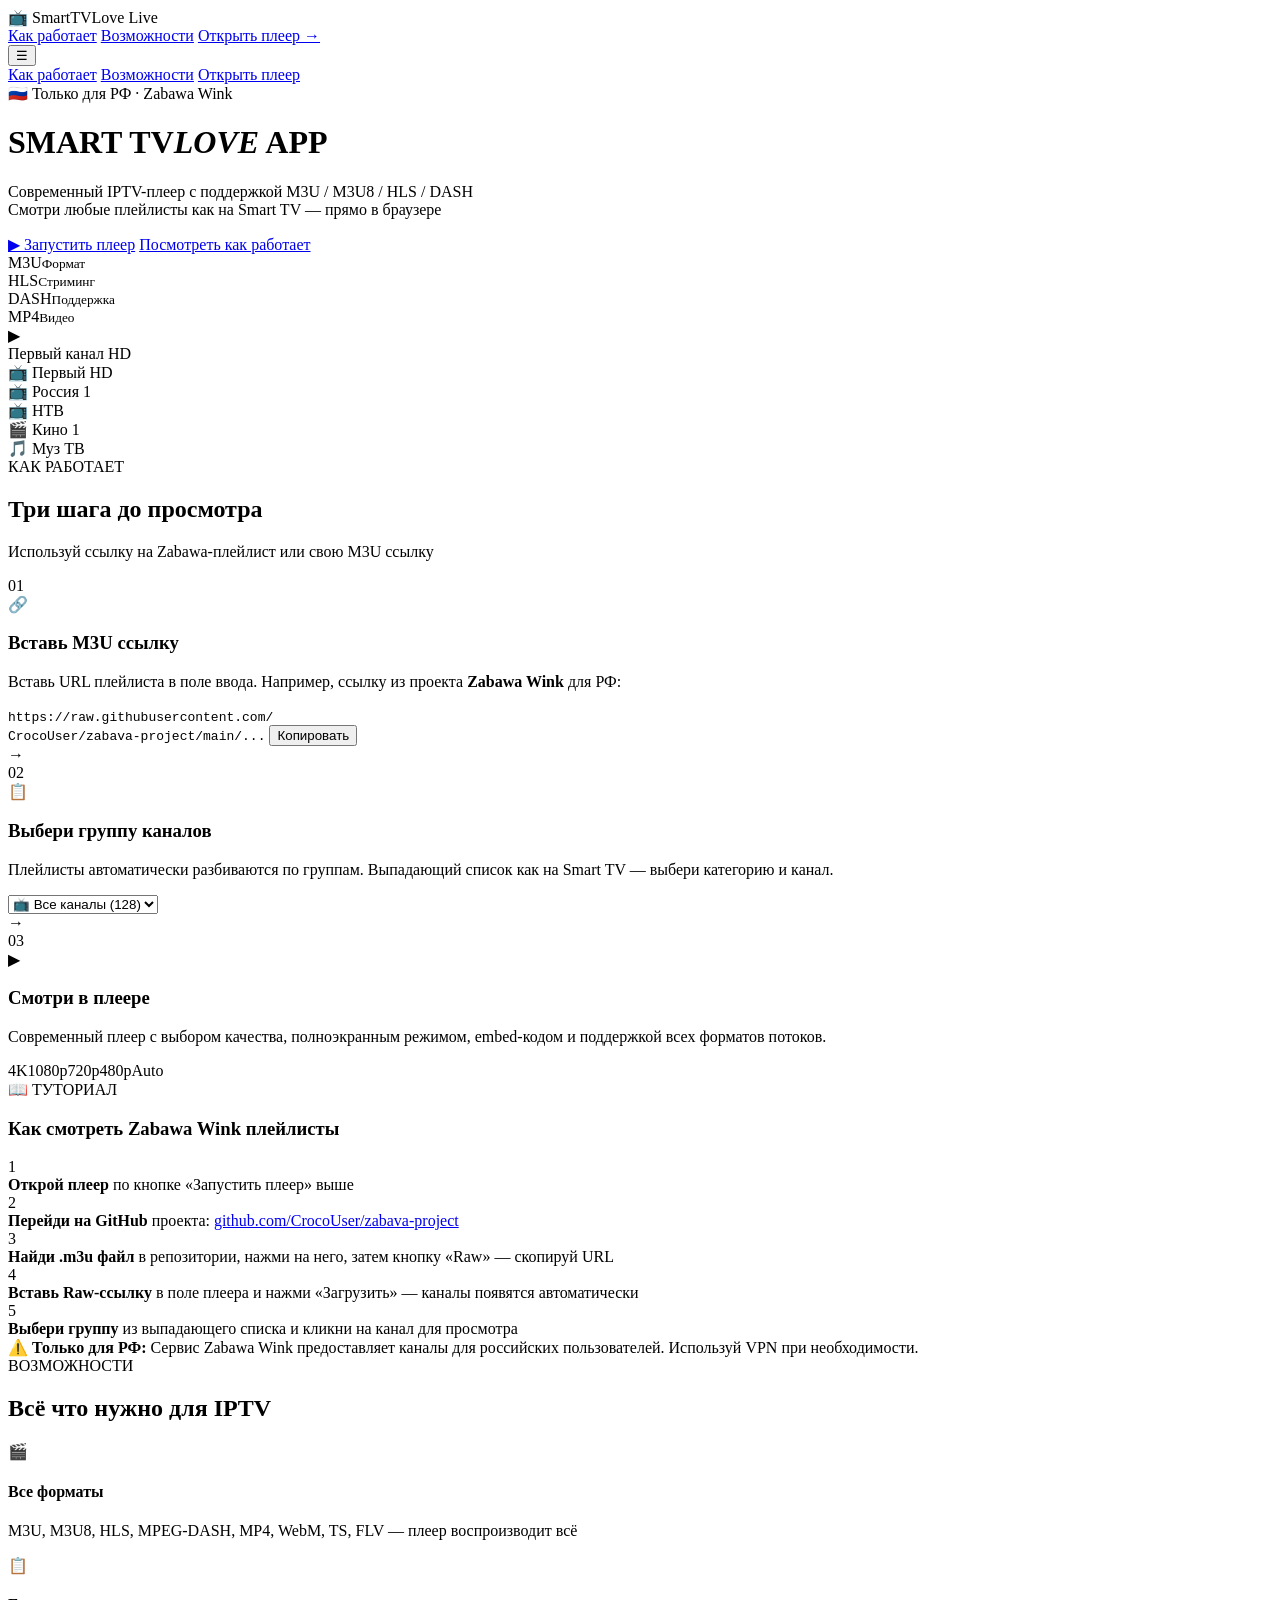
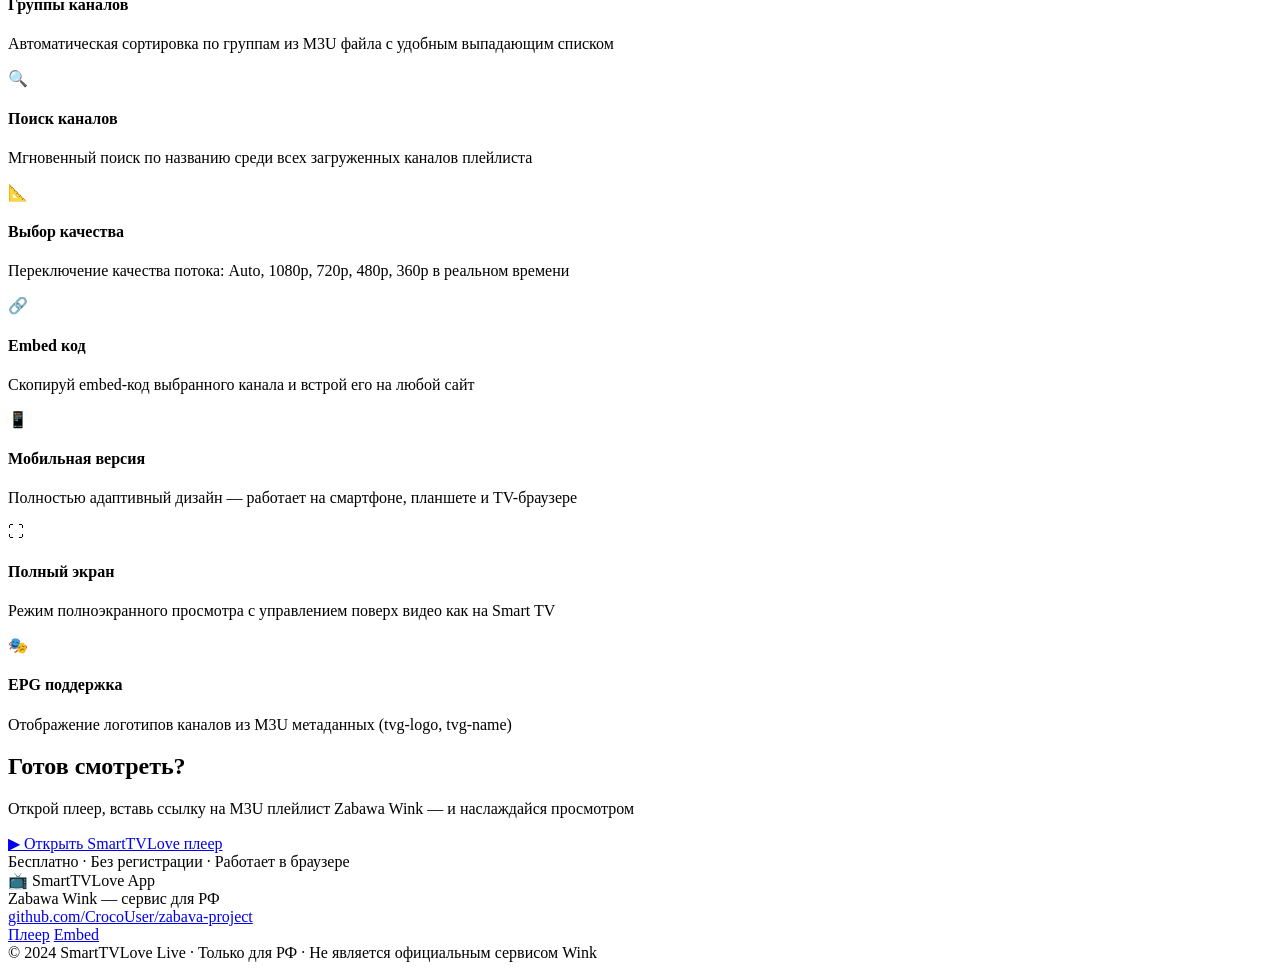
==== live/index.html @ 146790db "Add files via upload" ====
<!DOCTYPE html>
<html lang="ru">
<head>
<meta charset="UTF-8">
<meta name="viewport" content="width=device-width, initial-scale=1.0">
<title>SmartTVLove App — Zabawa Wink для РФ</title>
<link rel="stylesheet" href="live/css/landing.css">
<link rel="preconnect" href="https://fonts.googleapis.com">
<link href="https://fonts.googleapis.com/css2?family=Bebas+Neue&family=Montserrat:wght@300;400;600;700;900&display=swap" rel="stylesheet">
</head>
<body>
<div class="noise"></div>

<!-- HERO -->
<header class="hero">
  <nav class="nav">
    <div class="logo">
      <span class="logo-icon">📺</span>
      <span class="logo-text">SmartTVLove</span>
      <span class="logo-badge">Live</span>
    </div>
    <div class="nav-links">
      <a href="#how">Как работает</a>
      <a href="#features">Возможности</a>
      <a href="live/player.html" class="btn-nav">Открыть плеер →</a>
    </div>
    <button class="burger" onclick="toggleMenu()">☰</button>
  </nav>
  <div class="mobile-menu" id="mobileMenu">
    <a href="#how">Как работает</a>
    <a href="#features">Возможности</a>
    <a href="live/player.html">Открыть плеер</a>
  </div>

  <div class="hero-content">
    <div class="badge-top">🇷🇺 Только для РФ · Zabawa Wink</div>
    <h1 class="hero-title">
      <span class="line1">SMART</span>
      <span class="line2">TV<em>LOVE</em></span>
      <span class="line3">APP</span>
    </h1>
    <p class="hero-sub">Современный IPTV-плеер с поддержкой M3U / M3U8 / HLS / DASH<br>Смотри любые плейлисты как на Smart TV — прямо в браузере</p>
    <div class="hero-btns">
      <a href="live/player.html" class="btn-primary">▶ Запустить плеер</a>
      <a href="#how" class="btn-ghost">Посмотреть как работает</a>
    </div>
    <div class="hero-stats">
      <div class="stat"><span>M3U</span><small>Формат</small></div>
      <div class="stat"><span>HLS</span><small>Стриминг</small></div>
      <div class="stat"><span>DASH</span><small>Поддержка</small></div>
      <div class="stat"><span>MP4</span><small>Видео</small></div>
    </div>
  </div>

  <div class="hero-screen">
    <div class="screen-mockup">
      <div class="screen-top">
        <span></span><span></span><span></span>
      </div>
      <div class="screen-body">
        <div class="screen-player">
          <div class="play-icon">▶</div>
          <div class="screen-overlay">
            <div class="channel-name">Первый канал HD</div>
            <div class="progress-bar"><div class="progress-fill"></div></div>
          </div>
        </div>
        <div class="screen-sidebar">
          <div class="ch active">📺 Первый HD</div>
          <div class="ch">📺 Россия 1</div>
          <div class="ch">📺 НТВ</div>
          <div class="ch">🎬 Кино 1</div>
          <div class="ch">🎵 Муз ТВ</div>
        </div>
      </div>
    </div>
  </div>
</header>

<!-- HOW IT WORKS -->
<section class="how" id="how">
  <div class="container">
    <div class="section-label">КАК РАБОТАЕТ</div>
    <h2>Три шага до просмотра</h2>
    <p class="section-sub">Используй ссылку на Zabawa-плейлист или свою M3U ссылку</p>

    <div class="steps">
      <div class="step">
        <div class="step-num">01</div>
        <div class="step-icon">🔗</div>
        <h3>Вставь M3U ссылку</h3>
        <p>Вставь URL плейлиста в поле ввода. Например, ссылку из проекта <strong>Zabawa Wink</strong> для РФ:</p>
        <div class="code-block">
          <code>https://raw.githubusercontent.com/<br>CrocoUser/zabava-project/main/...</code>
          <button onclick="copyDemo()" class="copy-btn">Копировать</button>
        </div>
      </div>
      <div class="step-arrow">→</div>
      <div class="step">
        <div class="step-num">02</div>
        <div class="step-icon">📋</div>
        <h3>Выбери группу каналов</h3>
        <p>Плейлисты автоматически разбиваются по группам. Выпадающий список как на Smart TV — выбери категорию и канал.</p>
        <div class="mini-ui">
          <select class="mini-select">
            <option>📺 Все каналы (128)</option>
            <option>🎬 Кино и сериалы</option>
            <option>📰 Новости</option>
          </select>
        </div>
      </div>
      <div class="step-arrow">→</div>
      <div class="step">
        <div class="step-num">03</div>
        <div class="step-icon">▶</div>
        <h3>Смотри в плеере</h3>
        <p>Современный плеер с выбором качества, полноэкранным режимом, embed-кодом и поддержкой всех форматов потоков.</p>
        <div class="quality-tags">
          <span>4K</span><span>1080p</span><span>720p</span><span>480p</span><span>Auto</span>
        </div>
      </div>
    </div>

    <!-- DEMO TUTORIAL -->
    <div class="tutorial-box">
      <div class="tutorial-header">
        <span class="tut-badge">📖 ТУТОРИАЛ</span>
        <h3>Как смотреть Zabawa Wink плейлисты</h3>
      </div>
      <div class="tutorial-steps">
        <div class="tut-step">
          <div class="tut-n">1</div>
          <div class="tut-text">
            <strong>Открой плеер</strong> по кнопке «Запустить плеер» выше
          </div>
        </div>
        <div class="tut-step">
          <div class="tut-n">2</div>
          <div class="tut-text">
            <strong>Перейди на GitHub</strong> проекта:
            <a href="https://github.com/CrocoUser/zabava-project" target="_blank" rel="noopener" class="tut-link">github.com/CrocoUser/zabava-project</a>
          </div>
        </div>
        <div class="tut-step">
          <div class="tut-n">3</div>
          <div class="tut-text">
            <strong>Найди .m3u файл</strong> в репозитории, нажми на него, затем кнопку «Raw» — скопируй URL
          </div>
        </div>
        <div class="tut-step">
          <div class="tut-n">4</div>
          <div class="tut-text">
            <strong>Вставь Raw-ссылку</strong> в поле плеера и нажми «Загрузить» — каналы появятся автоматически
          </div>
        </div>
        <div class="tut-step">
          <div class="tut-n">5</div>
          <div class="tut-text">
            <strong>Выбери группу</strong> из выпадающего списка и кликни на канал для просмотра
          </div>
        </div>
      </div>
      <div class="tut-warning">
        ⚠️ <strong>Только для РФ:</strong> Сервис Zabawa Wink предоставляет каналы для российских пользователей. Используй VPN при необходимости.
      </div>
    </div>
  </div>
</section>

<!-- FEATURES -->
<section class="features" id="features">
  <div class="container">
    <div class="section-label">ВОЗМОЖНОСТИ</div>
    <h2>Всё что нужно для IPTV</h2>
    <div class="features-grid">
      <div class="feat">
        <div class="feat-icon">🎬</div>
        <h4>Все форматы</h4>
        <p>M3U, M3U8, HLS, MPEG-DASH, MP4, WebM, TS, FLV — плеер воспроизводит всё</p>
      </div>
      <div class="feat">
        <div class="feat-icon">📋</div>
        <h4>Группы каналов</h4>
        <p>Автоматическая сортировка по группам из M3U файла с удобным выпадающим списком</p>
      </div>
      <div class="feat">
        <div class="feat-icon">🔍</div>
        <h4>Поиск каналов</h4>
        <p>Мгновенный поиск по названию среди всех загруженных каналов плейлиста</p>
      </div>
      <div class="feat">
        <div class="feat-icon">📐</div>
        <h4>Выбор качества</h4>
        <p>Переключение качества потока: Auto, 1080p, 720p, 480p, 360p в реальном времени</p>
      </div>
      <div class="feat">
        <div class="feat-icon">🔗</div>
        <h4>Embed код</h4>
        <p>Скопируй embed-код выбранного канала и встрой его на любой сайт</p>
      </div>
      <div class="feat">
        <div class="feat-icon">📱</div>
        <h4>Мобильная версия</h4>
        <p>Полностью адаптивный дизайн — работает на смартфоне, планшете и TV-браузере</p>
      </div>
      <div class="feat">
        <div class="feat-icon">⛶</div>
        <h4>Полный экран</h4>
        <p>Режим полноэкранного просмотра с управлением поверх видео как на Smart TV</p>
      </div>
      <div class="feat">
        <div class="feat-icon">🎭</div>
        <h4>EPG поддержка</h4>
        <p>Отображение логотипов каналов из M3U метаданных (tvg-logo, tvg-name)</p>
      </div>
    </div>
  </div>
</section>

<!-- CTA -->
<section class="cta">
  <div class="container">
    <div class="cta-box">
      <h2>Готов смотреть?</h2>
      <p>Открой плеер, вставь ссылку на M3U плейлист Zabawa Wink — и наслаждайся просмотром</p>
      <a href="/live/player.html" class="btn-primary big">▶ Открыть SmartTVLove плеер</a>
      <div class="cta-note">Бесплатно · Без регистрации · Работает в браузере</div>
    </div>
  </div>
</section>

<footer class="footer">
  <div class="container">
    <div class="footer-inner">
      <div class="footer-logo">📺 SmartTVLove App</div>
      <div class="footer-text">Zabawa Wink — сервис для РФ<br><a href="https://github.com/CrocoUser/zabava-project" target="_blank" rel="noopener">github.com/CrocoUser/zabava-project</a></div>
      <div class="footer-links">
        <a href="/live/player.html">Плеер</a>
        <a href="/live/embed.html">Embed</a>
      </div>
    </div>
    <div class="footer-bottom">© 2024 SmartTVLove Live · Только для РФ · Не является официальным сервисом Wink</div>
  </div>
</footer>

<script>
function toggleMenu() {
  document.getElementById('mobileMenu').classList.toggle('open');
}
function copyDemo() {
  navigator.clipboard.writeText('https://raw.githubusercontent.com/CrocoUser/zabava-project/main/playlist.m3u').then(() => {
    event.target.textContent = '✓ Скопировано';
    setTimeout(() => event.target.textContent = 'Копировать', 2000);
  });
}
// Smooth scroll
document.querySelectorAll('a[href^="#"]').forEach(a => {
  a.addEventListener('click', e => {
    e.preventDefault();
    document.querySelector(a.getAttribute('href'))?.scrollIntoView({behavior:'smooth'});
  });
});
</script>
</body>
</html>
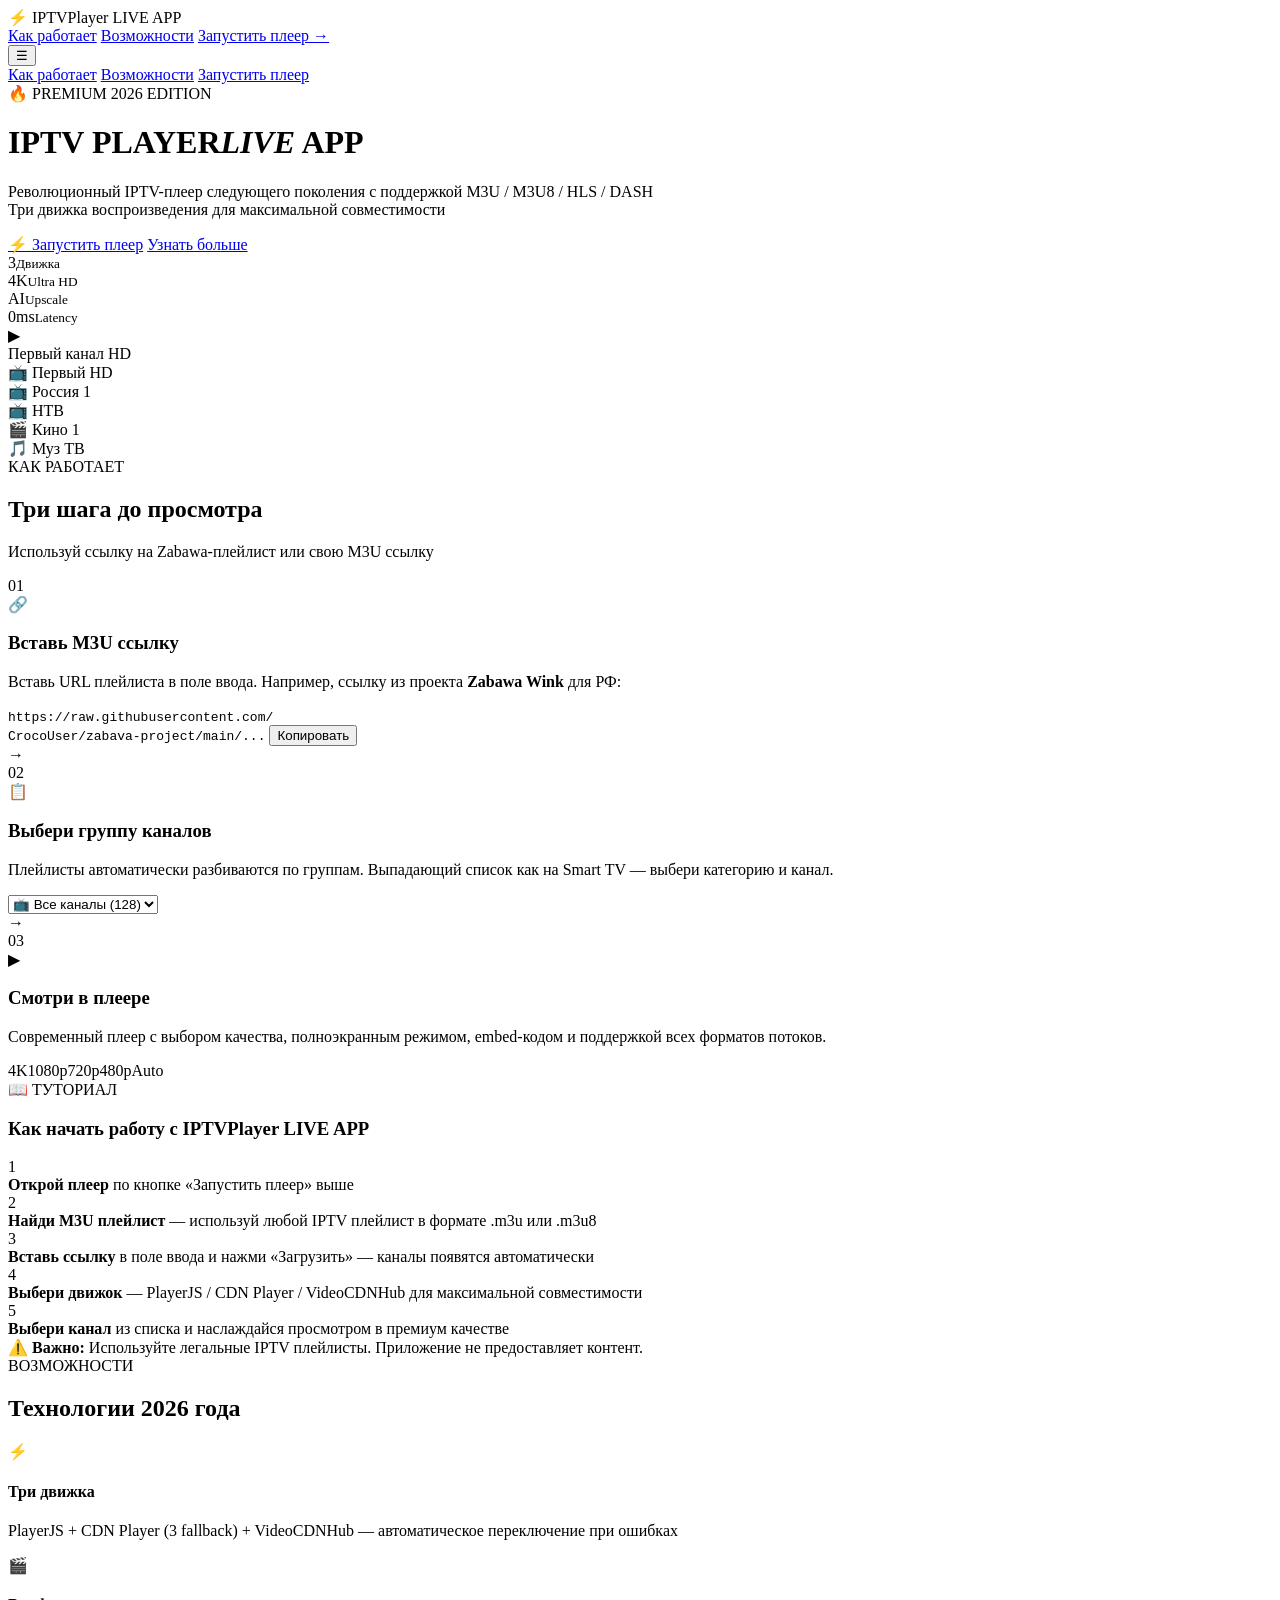
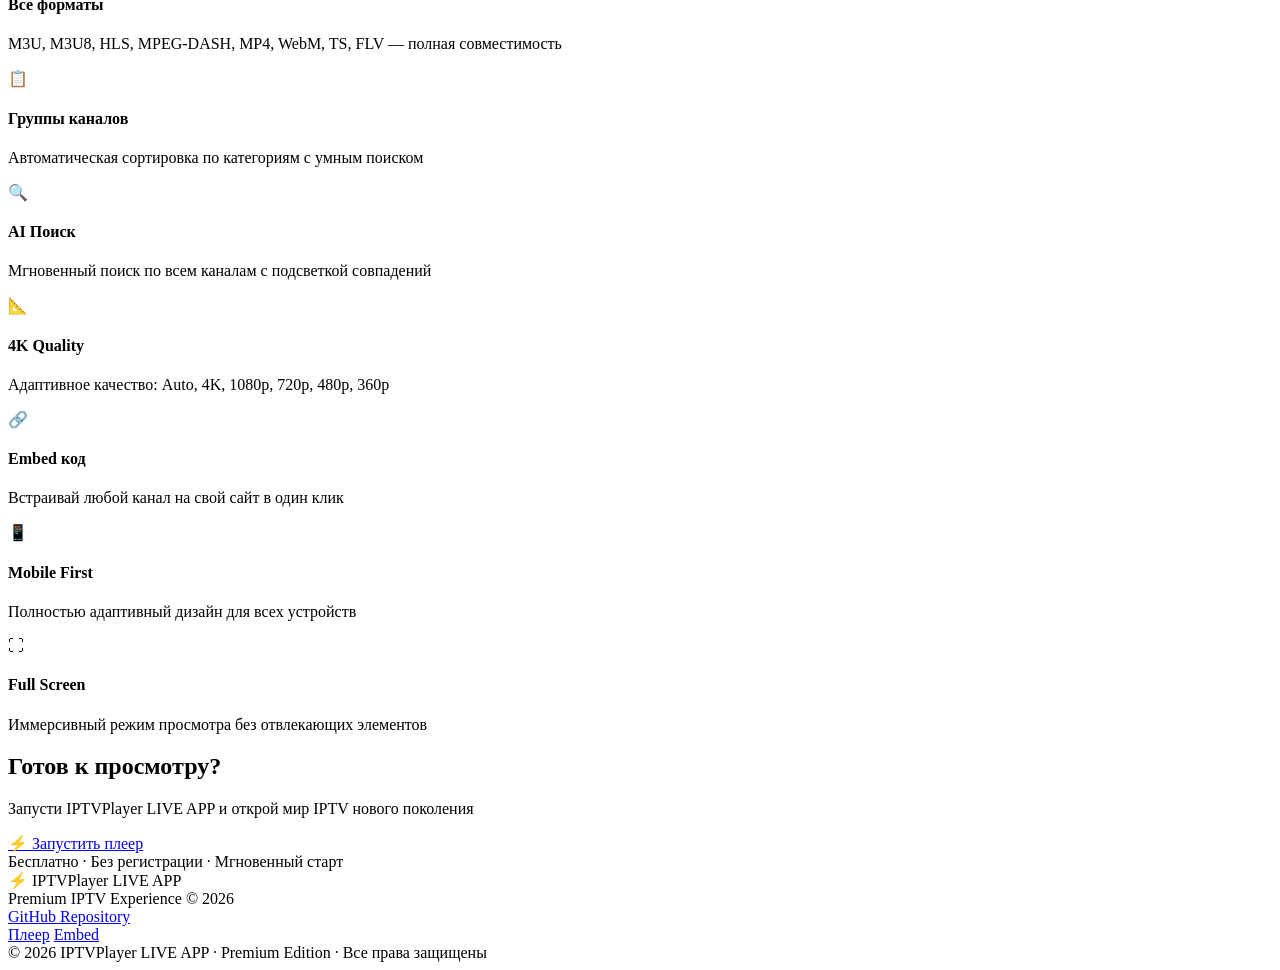
==== commit f8c6b24c: "Update app name to IPTVPlayer LIVE APP with enhanced security and multi-player support * **Rename ap" ====
--- a/live/index.html
+++ b/live/index.html
@@ -3,10 +3,10 @@
 <head>
 <meta charset="UTF-8">
 <meta name="viewport" content="width=device-width, initial-scale=1.0">
-<title>SmartTVLove App — Zabawa Wink для РФ</title>
+<title>IPTVPlayer LIVE APP — Premium IPTV Experience</title>
 <link rel="stylesheet" href="live/css/landing.css">
 <link rel="preconnect" href="https://fonts.googleapis.com">
-<link href="https://fonts.googleapis.com/css2?family=Bebas+Neue&family=Montserrat:wght@300;400;600;700;900&display=swap" rel="stylesheet">
+<link href="https://fonts.googleapis.com/css2?family=Orbitron:wght@400;500;600;700;800;900&family=Rajdhani:wght@300;400;500;600;700&display=swap" rel="stylesheet">
 </head>
 <body>
 <div class="noise"></div>
@@ -15,40 +15,40 @@
 <header class="hero">
   <nav class="nav">
     <div class="logo">
-      <span class="logo-icon">📺</span>
-      <span class="logo-text">SmartTVLove</span>
-      <span class="logo-badge">Live</span>
+      <span class="logo-icon">⚡</span>
+      <span class="logo-text">IPTVPlayer</span>
+      <span class="logo-badge">LIVE APP</span>
     </div>
     <div class="nav-links">
       <a href="#how">Как работает</a>
       <a href="#features">Возможности</a>
-      <a href="live/player.html" class="btn-nav">Открыть плеер →</a>
+      <a href="live/player.html" class="btn-nav">Запустить плеер →</a>
     </div>
     <button class="burger" onclick="toggleMenu()">☰</button>
   </nav>
   <div class="mobile-menu" id="mobileMenu">
     <a href="#how">Как работает</a>
     <a href="#features">Возможности</a>
-    <a href="live/player.html">Открыть плеер</a>
+    <a href="live/player.html">Запустить плеер</a>
   </div>
 
   <div class="hero-content">
-    <div class="badge-top">🇷🇺 Только для РФ · Zabawa Wink</div>
+    <div class="badge-top">🔥 PREMIUM 2026 EDITION</div>
     <h1 class="hero-title">
-      <span class="line1">SMART</span>
-      <span class="line2">TV<em>LOVE</em></span>
+      <span class="line1">IPTV</span>
+      <span class="line2">PLAYER<em>LIVE</em></span>
       <span class="line3">APP</span>
     </h1>
-    <p class="hero-sub">Современный IPTV-плеер с поддержкой M3U / M3U8 / HLS / DASH<br>Смотри любые плейлисты как на Smart TV — прямо в браузере</p>
+    <p class="hero-sub">Революционный IPTV-плеер следующего поколения с поддержкой M3U / M3U8 / HLS / DASH<br>Три движка воспроизведения для максимальной совместимости</p>
     <div class="hero-btns">
-      <a href="live/player.html" class="btn-primary">▶ Запустить плеер</a>
-      <a href="#how" class="btn-ghost">Посмотреть как работает</a>
+      <a href="live/player.html" class="btn-primary">⚡ Запустить плеер</a>
+      <a href="#how" class="btn-ghost">Узнать больше</a>
     </div>
     <div class="hero-stats">
-      <div class="stat"><span>M3U</span><small>Формат</small></div>
-      <div class="stat"><span>HLS</span><small>Стриминг</small></div>
-      <div class="stat"><span>DASH</span><small>Поддержка</small></div>
-      <div class="stat"><span>MP4</span><small>Видео</small></div>
+      <div class="stat"><span>3</span><small>Движка</small></div>
+      <div class="stat"><span>4K</span><small>Ultra HD</small></div>
+      <div class="stat"><span>AI</span><small>Upscale</small></div>
+      <div class="stat"><span>0ms</span><small>Latency</small></div>
     </div>
   </div>
 
@@ -125,7 +125,7 @@
     <div class="tutorial-box">
       <div class="tutorial-header">
         <span class="tut-badge">📖 ТУТОРИАЛ</span>
-        <h3>Как смотреть Zabawa Wink плейлисты</h3>
+        <h3>Как начать работу с IPTVPlayer LIVE APP</h3>
       </div>
       <div class="tutorial-steps">
         <div class="tut-step">
@@ -137,31 +137,30 @@
         <div class="tut-step">
           <div class="tut-n">2</div>
           <div class="tut-text">
-            <strong>Перейди на GitHub</strong> проекта:
-            <a href="https://github.com/CrocoUser/zabava-project" target="_blank" rel="noopener" class="tut-link">github.com/CrocoUser/zabava-project</a>
+            <strong>Найди M3U плейлист</strong> — используй любой IPTV плейлист в формате .m3u или .m3u8
           </div>
         </div>
         <div class="tut-step">
           <div class="tut-n">3</div>
           <div class="tut-text">
-            <strong>Найди .m3u файл</strong> в репозитории, нажми на него, затем кнопку «Raw» — скопируй URL
+            <strong>Вставь ссылку</strong> в поле ввода и нажми «Загрузить» — каналы появятся автоматически
           </div>
         </div>
         <div class="tut-step">
           <div class="tut-n">4</div>
           <div class="tut-text">
-            <strong>Вставь Raw-ссылку</strong> в поле плеера и нажми «Загрузить» — каналы появятся автоматически
+            <strong>Выбери движок</strong> — PlayerJS / CDN Player / VideoCDNHub для максимальной совместимости
           </div>
         </div>
         <div class="tut-step">
           <div class="tut-n">5</div>
           <div class="tut-text">
-            <strong>Выбери группу</strong> из выпадающего списка и кликни на канал для просмотра
+            <strong>Выбери канал</strong> из списка и наслаждайся просмотром в премиум качестве
           </div>
         </div>
       </div>
       <div class="tut-warning">
-        ⚠️ <strong>Только для РФ:</strong> Сервис Zabawa Wink предоставляет каналы для российских пользователей. Используй VPN при необходимости.
+        ⚠️ <strong>Важно:</strong> Используйте легальные IPTV плейлисты. Приложение не предоставляет контент.
       </div>
     </div>
   </div>
@@ -171,47 +170,47 @@
 <section class="features" id="features">
   <div class="container">
     <div class="section-label">ВОЗМОЖНОСТИ</div>
-    <h2>Всё что нужно для IPTV</h2>
+    <h2>Технологии 2026 года</h2>
     <div class="features-grid">
+      <div class="feat">
+        <div class="feat-icon">⚡</div>
+        <h4>Три движка</h4>
+        <p>PlayerJS + CDN Player (3 fallback) + VideoCDNHub — автоматическое переключение при ошибках</p>
+      </div>
       <div class="feat">
         <div class="feat-icon">🎬</div>
         <h4>Все форматы</h4>
-        <p>M3U, M3U8, HLS, MPEG-DASH, MP4, WebM, TS, FLV — плеер воспроизводит всё</p>
+        <p>M3U, M3U8, HLS, MPEG-DASH, MP4, WebM, TS, FLV — полная совместимость</p>
       </div>
       <div class="feat">
         <div class="feat-icon">📋</div>
         <h4>Группы каналов</h4>
-        <p>Автоматическая сортировка по группам из M3U файла с удобным выпадающим списком</p>
+        <p>Автоматическая сортировка по категориям с умным поиском</p>
       </div>
       <div class="feat">
         <div class="feat-icon">🔍</div>
-        <h4>Поиск каналов</h4>
-        <p>Мгновенный поиск по названию среди всех загруженных каналов плейлиста</p>
+        <h4>AI Поиск</h4>
+        <p>Мгновенный поиск по всем каналам с подсветкой совпадений</p>
       </div>
       <div class="feat">
         <div class="feat-icon">📐</div>
-        <h4>Выбор качества</h4>
-        <p>Переключение качества потока: Auto, 1080p, 720p, 480p, 360p в реальном времени</p>
+        <h4>4K Quality</h4>
+        <p>Адаптивное качество: Auto, 4K, 1080p, 720p, 480p, 360p</p>
       </div>
       <div class="feat">
         <div class="feat-icon">🔗</div>
         <h4>Embed код</h4>
-        <p>Скопируй embed-код выбранного канала и встрой его на любой сайт</p>
+        <p>Встраивай любой канал на свой сайт в один клик</p>
       </div>
       <div class="feat">
         <div class="feat-icon">📱</div>
-        <h4>Мобильная версия</h4>
-        <p>Полностью адаптивный дизайн — работает на смартфоне, планшете и TV-браузере</p>
+        <h4>Mobile First</h4>
+        <p>Полностью адаптивный дизайн для всех устройств</p>
       </div>
       <div class="feat">
         <div class="feat-icon">⛶</div>
-        <h4>Полный экран</h4>
-        <p>Режим полноэкранного просмотра с управлением поверх видео как на Smart TV</p>
-      </div>
-      <div class="feat">
-        <div class="feat-icon">🎭</div>
-        <h4>EPG поддержка</h4>
-        <p>Отображение логотипов каналов из M3U метаданных (tvg-logo, tvg-name)</p>
+        <h4>Full Screen</h4>
+        <p>Иммерсивный режим просмотра без отвлекающих элементов</p>
       </div>
     </div>
   </div>
@@ -221,10 +220,10 @@
 <section class="cta">
   <div class="container">
     <div class="cta-box">
-      <h2>Готов смотреть?</h2>
-      <p>Открой плеер, вставь ссылку на M3U плейлист Zabawa Wink — и наслаждайся просмотром</p>
-      <a href="/live/player.html" class="btn-primary big">▶ Открыть SmartTVLove плеер</a>
-      <div class="cta-note">Бесплатно · Без регистрации · Работает в браузере</div>
+      <h2>Готов к просмотру?</h2>
+      <p>Запусти IPTVPlayer LIVE APP и открой мир IPTV нового поколения</p>
+      <a href="/live/player.html" class="btn-primary big">⚡ Запустить плеер</a>
+      <div class="cta-note">Бесплатно · Без регистрации · Мгновенный старт</div>
     </div>
   </div>
 </section>
@@ -232,14 +231,14 @@
 <footer class="footer">
   <div class="container">
     <div class="footer-inner">
-      <div class="footer-logo">📺 SmartTVLove App</div>
-      <div class="footer-text">Zabawa Wink — сервис для РФ<br><a href="https://github.com/CrocoUser/zabava-project" target="_blank" rel="noopener">github.com/CrocoUser/zabava-project</a></div>
+      <div class="footer-logo">⚡ IPTVPlayer LIVE APP</div>
+      <div class="footer-text">Premium IPTV Experience © 2026<br><a href="https://github.com" target="_blank" rel="noopener">GitHub Repository</a></div>
       <div class="footer-links">
         <a href="/live/player.html">Плеер</a>
         <a href="/live/embed.html">Embed</a>
       </div>
     </div>
-    <div class="footer-bottom">© 2024 SmartTVLove Live · Только для РФ · Не является официальным сервисом Wink</div>
+    <div class="footer-bottom">© 2026 IPTVPlayer LIVE APP · Premium Edition · Все права защищены</div>
   </div>
 </footer>
 
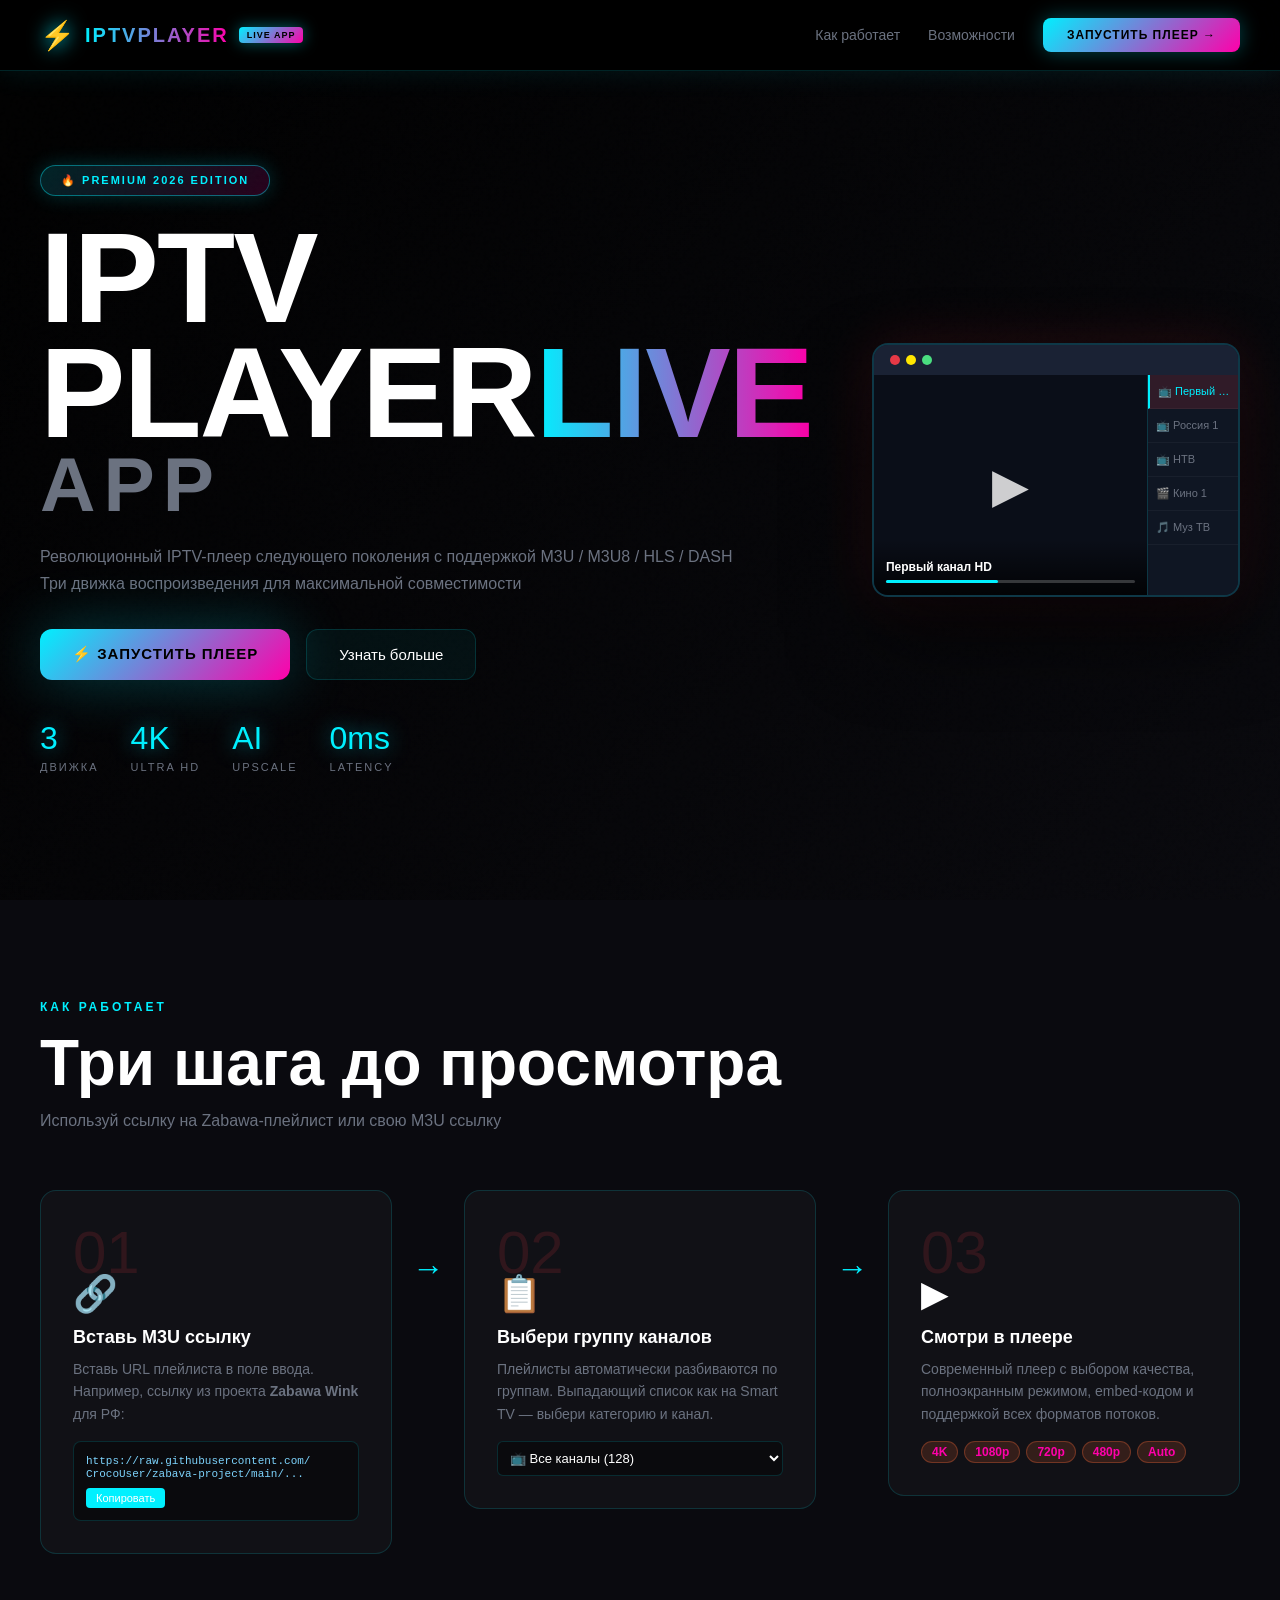
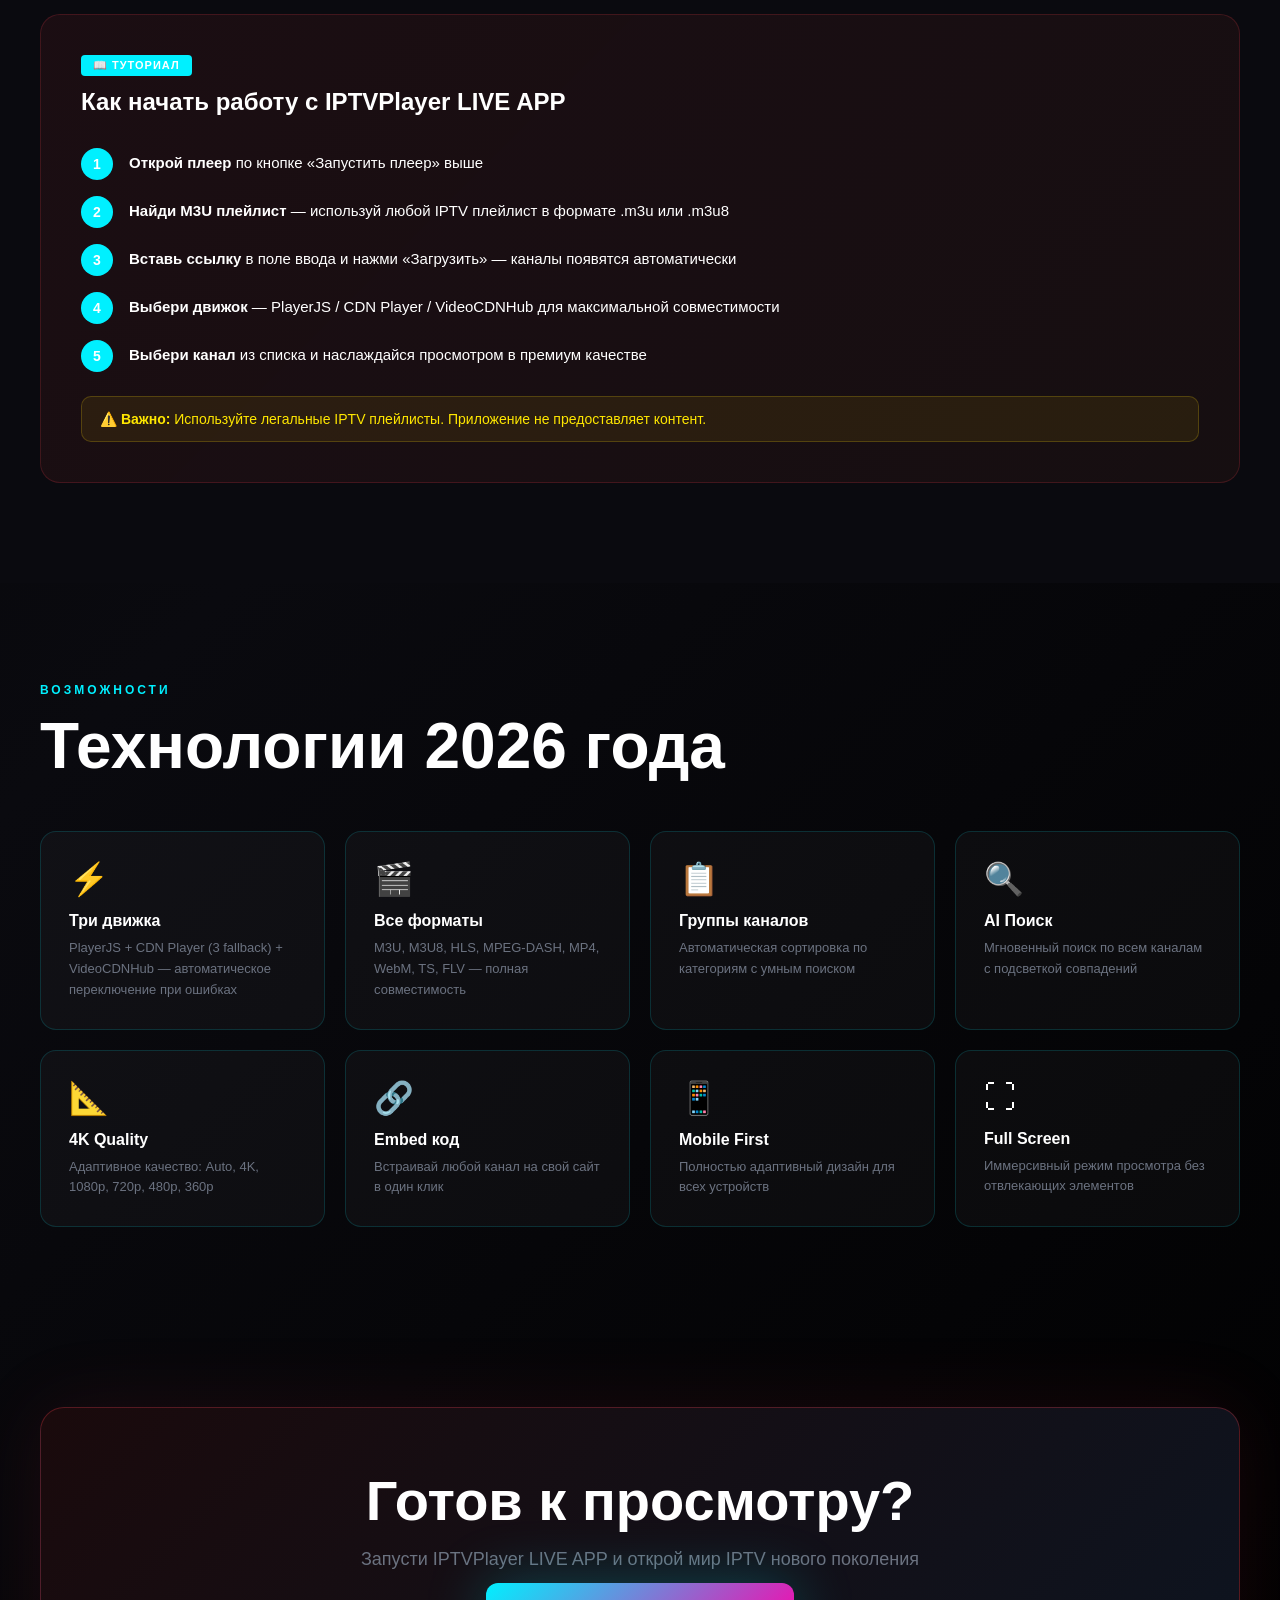
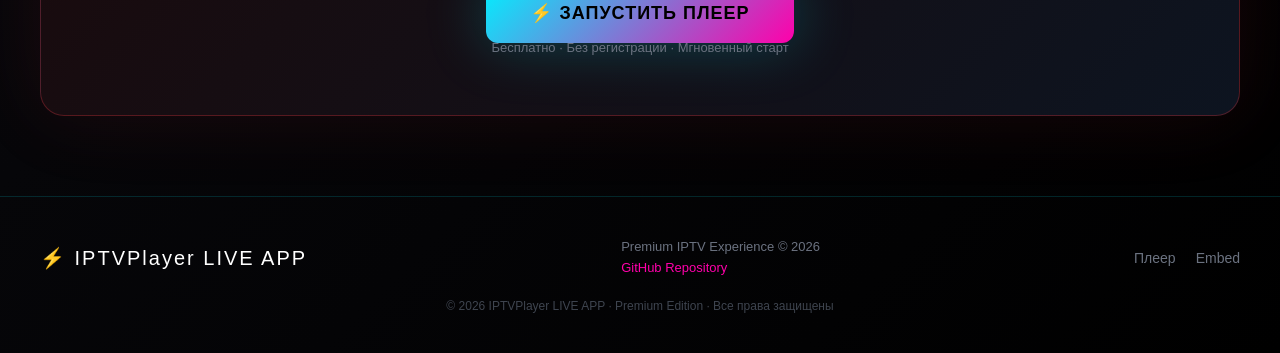
==== commit 7eb1e6ac: "Update index.html" ====
--- a/live/index.html
+++ b/live/index.html
@@ -4,7 +4,7 @@
 <meta charset="UTF-8">
 <meta name="viewport" content="width=device-width, initial-scale=1.0">
 <title>IPTVPlayer LIVE APP — Premium IPTV Experience</title>
-<link rel="stylesheet" href="live/css/landing.css">
+<link rel="stylesheet" href="/live/css/landing.css">
 <link rel="preconnect" href="https://fonts.googleapis.com">
 <link href="https://fonts.googleapis.com/css2?family=Orbitron:wght@400;500;600;700;800;900&family=Rajdhani:wght@300;400;500;600;700&display=swap" rel="stylesheet">
 </head>
--- a/live/css/landing.css
+++ b/live/css/landing.css
@@ -0,0 +1,298 @@
+/* === IPTVPlayer LIVE APP - Premium 2026 CSS === */
+*, *::before, *::after { box-sizing: border-box; margin: 0; padding: 0; }
+
+:root {
+  --bg: #000000;
+  --bg2: #0a0a0f;
+  --accent: #00f0ff;
+  --accent2: #ff00aa;
+  --gold: #ffe700;
+  --text: #ffffff;
+  --muted: #6b7280;
+  --card: rgba(255,255,255,0.03);
+  --border: rgba(0,240,255,0.15);
+  --glow: 0 0 60px rgba(0,240,255,0.25);
+  --neon-blue: #00f0ff;
+  --neon-pink: #ff00aa;
+}
+
+html { scroll-behavior: smooth; }
+body { 
+  background: linear-gradient(135deg, #000000 0%, #0a0a0f 50%, #000000 100%);
+  color: var(--text); 
+  font-family: 'Rajdhani', sans-serif; 
+  overflow-x: hidden;
+}
+
+.noise {
+  position: fixed; inset: 0; z-index: 0; pointer-events: none;
+  background-image: url("data:image/svg+xml,%3Csvg viewBox='0 0 256 256' xmlns='http://www.w3.org/2000/svg'%3E%3Cfilter id='noise'%3E%3CfeTurbulence type='fractalNoise' baseFrequency='0.9' numOctaves='4' stitchTiles='stitch'/%3E%3C/filter%3E%3Crect width='100%25' height='100%25' filter='url(%23noise)' opacity='0.04'/%3E%3C/svg%3E");
+  opacity: 0.4;
+}
+
+/* NAV */
+.nav {
+  position: fixed; top: 0; left: 0; right: 0; z-index: 100;
+  display: flex; align-items: center; justify-content: space-between;
+  padding: 18px 40px;
+  background: rgba(0,0,0,0.9);
+  backdrop-filter: blur(20px) saturate(180%);
+  border-bottom: 1px solid var(--border);
+  box-shadow: 0 0 30px rgba(0,240,255,0.1);
+}
+.logo { display: flex; align-items: center; gap: 10px; }
+.logo-icon { font-size: 28px; filter: drop-shadow(0 0 10px var(--accent)); }
+.logo-text { 
+  font-family: 'Orbitron', sans-serif; 
+  font-size: 20px; 
+  font-weight: 700;
+  letter-spacing: 2px; 
+  color: var(--text);
+  text-transform: uppercase;
+  background: linear-gradient(90deg, var(--accent), var(--neon-pink));
+  -webkit-background-clip: text;
+  -webkit-text-fill-color: transparent;
+}
+.logo-badge { 
+  background: linear-gradient(135deg, var(--accent), var(--accent2)); 
+  color: #000; 
+  font-size: 9px; 
+  font-weight: 800; 
+  padding: 3px 8px; 
+  border-radius: 4px; 
+  letter-spacing: 1px;
+  text-transform: uppercase;
+  box-shadow: 0 0 15px rgba(0,240,255,0.4);
+}
+.nav-links { display: flex; align-items: center; gap: 28px; }
+.nav-links a { color: var(--muted); text-decoration: none; font-size: 14px; font-weight: 500; transition: color 0.2s; }
+.nav-links a:hover { color: var(--text); }
+.btn-nav { 
+  background: linear-gradient(135deg, var(--accent), var(--accent2)); 
+  color: #000 !important; 
+  padding: 10px 24px; 
+  border-radius: 8px; 
+  font-weight: 700 !important; 
+  transition: all 0.3s !important;
+  text-transform: uppercase;
+  font-size: 12px !important;
+  letter-spacing: 1px;
+  box-shadow: 0 0 20px rgba(0,240,255,0.3);
+}
+.btn-nav:hover { 
+  transform: translateY(-2px);
+  box-shadow: 0 0 30px rgba(0,240,255,0.5);
+}
+.burger { display: none; background: none; border: 1px solid var(--border); color: var(--accent); padding: 8px 12px; border-radius: 8px; cursor: pointer; font-size: 18px; transition: all 0.2s; }
+.burger:hover { border-color: var(--accent); box-shadow: 0 0 15px rgba(0,240,255,0.3); }
+.mobile-menu { display: none; position: fixed; top: 64px; left: 0; right: 0; background: var(--bg); border-bottom: 1px solid var(--border); z-index: 99; flex-direction: column; padding: 20px; gap: 16px; }
+.mobile-menu.open { display: flex; }
+.mobile-menu a { color: var(--text); text-decoration: none; font-size: 16px; padding: 10px 0; border-bottom: 1px solid var(--border); }
+
+/* HERO */
+.hero {
+  min-height: 100vh; padding: 100px 40px 60px;
+  display: grid; grid-template-columns: 1fr 1fr; gap: 60px; align-items: center;
+  max-width: 1300px; margin: 0 auto; position: relative;
+}
+.badge-top {
+  display: inline-block; 
+  background: linear-gradient(135deg, rgba(0,240,255,0.15), rgba(255,0,170,0.15)); 
+  border: 1px solid rgba(0,240,255,0.4);
+  color: var(--accent); 
+  padding: 8px 20px; 
+  border-radius: 30px; 
+  font-size: 11px; 
+  font-weight: 700;
+  letter-spacing: 2px; 
+  margin-bottom: 24px;
+  text-transform: uppercase;
+  box-shadow: 0 0 20px rgba(0,240,255,0.2);
+}
+.hero-title { font-family: 'Orbitron', sans-serif; line-height: 0.9; margin-bottom: 24px; }
+.line1 { display: block; font-size: clamp(70px,10vw,140px); color: var(--text); letter-spacing: -2px; text-transform: uppercase; }
+.line2 { display: block; font-size: clamp(70px,10vw,140px); letter-spacing: -2px; text-transform: uppercase; }
+.line2 em { font-style: normal; background: linear-gradient(90deg, var(--accent), var(--accent2)); -webkit-background-clip: text; -webkit-text-fill-color: transparent; }
+.line3 { display: block; font-size: clamp(40px,6vw,80px); color: var(--muted); letter-spacing: 8px; text-transform: uppercase; }
+.hero-sub { color: var(--muted); font-size: 16px; line-height: 1.7; margin-bottom: 32px; font-weight: 300; }
+.hero-btns { display: flex; gap: 16px; flex-wrap: wrap; margin-bottom: 40px; }
+.btn-primary {
+  background: linear-gradient(135deg, var(--accent), var(--accent2)); 
+  color: #000; 
+  padding: 16px 32px; 
+  border-radius: 12px;
+  text-decoration: none; 
+  font-weight: 700; 
+  font-size: 15px;
+  transition: all 0.3s; 
+  box-shadow: var(--glow);
+  text-transform: uppercase;
+  letter-spacing: 1px;
+}
+.btn-primary:hover { 
+  transform: translateY(-3px); 
+  box-shadow: 0 0 50px rgba(0,240,255,0.4);
+}
+.btn-primary.big { font-size: 18px; padding: 20px 44px; }
+.btn-ghost {
+  border: 1px solid var(--border); 
+  color: var(--text); 
+  padding: 16px 32px; 
+  border-radius: 12px;
+  text-decoration: none; 
+  font-weight: 500; 
+  font-size: 15px; 
+  transition: all 0.3s;
+  background: rgba(0,240,255,0.05);
+}
+.btn-ghost:hover { 
+  border-color: var(--accent); 
+  background: rgba(0,240,255,0.1);
+  box-shadow: 0 0 20px rgba(0,240,255,0.2);
+}
+.hero-stats { display: flex; gap: 32px; }
+.stat span { display: block; font-family: 'Orbitron',sans-serif; font-size: 32px; color: var(--accent); text-shadow: 0 0 20px rgba(0,240,255,0.5); }
+.stat small { color: var(--muted); font-size: 11px; letter-spacing: 2px; text-transform: uppercase; }
+
+/* SCREEN MOCKUP */
+.hero-screen { display: flex; justify-content: center; align-items: center; }
+.screen-mockup {
+  width: 100%; max-width: 500px;
+  background: #111827; border-radius: 16px; overflow: hidden;
+  border: 2px solid var(--border);
+  box-shadow: 0 40px 80px rgba(0,0,0,0.6), 0 0 60px rgba(230,57,70,0.15);
+}
+.screen-top {
+  background: #1a2234; padding: 10px 16px; display: flex; gap: 6px; align-items: center;
+}
+.screen-top span {
+  width: 10px; height: 10px; border-radius: 50%; background: #e63946;
+}
+.screen-top span:nth-child(2) { background: var(--gold); }
+.screen-top span:nth-child(3) { background: #4ade80; }
+.screen-body { display: grid; grid-template-columns: 3fr 1fr; }
+.screen-player {
+  background: #0a0e18; min-height: 220px; position: relative;
+  display: flex; align-items: center; justify-content: center;
+}
+.play-icon { font-size: 48px; color: rgba(255,255,255,0.8); cursor: pointer; }
+.screen-overlay {
+  position: absolute; bottom: 0; left: 0; right: 0;
+  background: linear-gradient(transparent, rgba(0,0,0,0.8));
+  padding: 20px 12px 12px;
+}
+.channel-name { font-size: 12px; font-weight: 600; margin-bottom: 6px; }
+.progress-bar { height: 3px; background: rgba(255,255,255,0.2); border-radius: 2px; }
+.progress-fill { height: 100%; width: 45%; background: var(--accent); border-radius: 2px; animation: progress 4s linear infinite; }
+@keyframes progress { 0%{width:20%} 100%{width:80%} }
+.screen-sidebar { background: #0f1623; border-left: 1px solid var(--border); overflow: hidden; }
+.ch { padding: 10px 8px; font-size: 11px; color: var(--muted); border-bottom: 1px solid rgba(255,255,255,0.04); cursor: pointer; white-space: nowrap; overflow: hidden; text-overflow: ellipsis; }
+.ch.active { background: rgba(230,57,70,0.15); color: var(--accent); border-left: 2px solid var(--accent); }
+
+/* HOW */
+.how { padding: 100px 40px; background: var(--bg2); }
+.container { max-width: 1200px; margin: 0 auto; }
+.section-label { color: var(--accent); font-size: 12px; font-weight: 700; letter-spacing: 3px; margin-bottom: 12px; }
+h2 { font-family: 'Bebas Neue', sans-serif; font-size: clamp(40px,5vw,72px); margin-bottom: 12px; }
+.section-sub { color: var(--muted); font-size: 16px; margin-bottom: 60px; }
+.steps { display: grid; grid-template-columns: 1fr auto 1fr auto 1fr; align-items: start; gap: 20px; margin-bottom: 60px; }
+.step-arrow { color: var(--accent); font-size: 32px; padding-top: 60px; }
+.step {
+  background: var(--card); border: 1px solid var(--border); border-radius: 16px;
+  padding: 32px; transition: border-color 0.3s;
+}
+.step:hover { border-color: rgba(230,57,70,0.4); }
+.step-num { font-family: 'Bebas Neue',sans-serif; font-size: 60px; color: rgba(230,57,70,0.15); line-height: 1; margin-bottom: -10px; }
+.step-icon { font-size: 36px; margin-bottom: 12px; }
+.step h3 { font-size: 18px; font-weight: 700; margin-bottom: 10px; }
+.step p { color: var(--muted); font-size: 14px; line-height: 1.6; margin-bottom: 16px; }
+.code-block {
+  background: rgba(0,0,0,0.4); border-radius: 8px; padding: 12px;
+  font-size: 11px; border: 1px solid var(--border); position: relative;
+}
+.code-block code { color: #7dd3fc; word-break: break-all; }
+.copy-btn {
+  margin-top: 8px; background: var(--accent); color: #fff; border: none;
+  padding: 4px 10px; border-radius: 4px; font-size: 11px; cursor: pointer; font-family: inherit;
+}
+.mini-ui { margin-top: 8px; }
+.mini-select { width: 100%; padding: 8px; background: rgba(0,0,0,0.4); border: 1px solid var(--border); color: var(--text); border-radius: 6px; font-family: inherit; font-size: 13px; }
+.quality-tags { display: flex; flex-wrap: wrap; gap: 6px; }
+.quality-tags span { background: rgba(255,107,53,0.15); border: 1px solid rgba(255,107,53,0.3); color: var(--accent2); padding: 3px 10px; border-radius: 20px; font-size: 12px; font-weight: 600; }
+
+/* TUTORIAL */
+.tutorial-box {
+  background: linear-gradient(135deg, rgba(230,57,70,0.08), rgba(255,107,53,0.05));
+  border: 1px solid rgba(230,57,70,0.2); border-radius: 20px; padding: 40px;
+}
+.tutorial-header { margin-bottom: 32px; }
+.tut-badge {
+  display: inline-block; background: var(--accent); color: #fff;
+  font-size: 11px; font-weight: 700; padding: 4px 12px; border-radius: 4px;
+  letter-spacing: 1px; margin-bottom: 12px;
+}
+.tutorial-header h3 { font-size: 24px; font-weight: 700; }
+.tutorial-steps { display: flex; flex-direction: column; gap: 16px; margin-bottom: 24px; }
+.tut-step { display: flex; align-items: flex-start; gap: 16px; }
+.tut-n {
+  min-width: 32px; height: 32px; background: var(--accent); color: #fff;
+  border-radius: 50%; display: flex; align-items: center; justify-content: center;
+  font-weight: 700; font-size: 14px; flex-shrink: 0;
+}
+.tut-text { color: var(--text); font-size: 15px; line-height: 1.5; padding-top: 4px; }
+.tut-link { color: var(--accent2); text-decoration: none; word-break: break-all; }
+.tut-link:hover { text-decoration: underline; }
+.tut-warning {
+  background: rgba(255,214,10,0.08); border: 1px solid rgba(255,214,10,0.2);
+  border-radius: 10px; padding: 14px 18px; color: var(--gold); font-size: 14px;
+}
+
+/* FEATURES */
+.features { padding: 100px 40px; }
+.features-grid { display: grid; grid-template-columns: repeat(auto-fill, minmax(260px,1fr)); gap: 20px; margin-top: 48px; }
+.feat {
+  background: var(--card); border: 1px solid var(--border); border-radius: 16px;
+  padding: 28px; transition: all 0.3s;
+}
+.feat:hover { border-color: rgba(230,57,70,0.3); transform: translateY(-4px); box-shadow: 0 20px 40px rgba(0,0,0,0.3); }
+.feat-icon { font-size: 32px; margin-bottom: 14px; }
+.feat h4 { font-size: 16px; font-weight: 700; margin-bottom: 8px; }
+.feat p { color: var(--muted); font-size: 13px; line-height: 1.6; }
+
+/* CTA */
+.cta { padding: 80px 40px; }
+.cta-box {
+  background: linear-gradient(135deg, #1a0a0c, #0d1420);
+  border: 1px solid rgba(230,57,70,0.3); border-radius: 24px;
+  padding: 60px; text-align: center;
+  box-shadow: 0 0 80px rgba(230,57,70,0.1);
+}
+.cta-box h2 { font-family: 'Bebas Neue',sans-serif; font-size: 56px; margin-bottom: 16px; }
+.cta-box p { color: var(--muted); font-size: 18px; margin-bottom: 32px; }
+.cta-note { margin-top: 16px; color: var(--muted); font-size: 13px; }
+
+/* FOOTER */
+.footer { padding: 40px; border-top: 1px solid var(--border); }
+.footer-inner { display: flex; align-items: center; justify-content: space-between; flex-wrap: wrap; gap: 20px; margin-bottom: 20px; }
+.footer-logo { font-family: 'Bebas Neue',sans-serif; font-size: 20px; letter-spacing: 2px; }
+.footer-text { color: var(--muted); font-size: 13px; line-height: 1.6; }
+.footer-text a { color: var(--accent2); text-decoration: none; }
+.footer-links { display: flex; gap: 20px; }
+.footer-links a { color: var(--muted); text-decoration: none; font-size: 14px; }
+.footer-links a:hover { color: var(--text); }
+.footer-bottom { color: rgba(122,133,153,0.5); font-size: 12px; text-align: center; }
+
+/* RESPONSIVE */
+@media (max-width: 900px) {
+  .hero { grid-template-columns: 1fr; padding-top: 80px; }
+  .hero-screen { display: none; }
+  .steps { grid-template-columns: 1fr; }
+  .step-arrow { display: none; }
+  .nav-links { display: none; }
+  .burger { display: block; }
+}
+@media (max-width: 600px) {
+  .nav { padding: 14px 20px; }
+  .hero, .how, .features, .cta, .footer { padding-left: 20px; padding-right: 20px; }
+  .cta-box { padding: 32px 20px; }
+}
